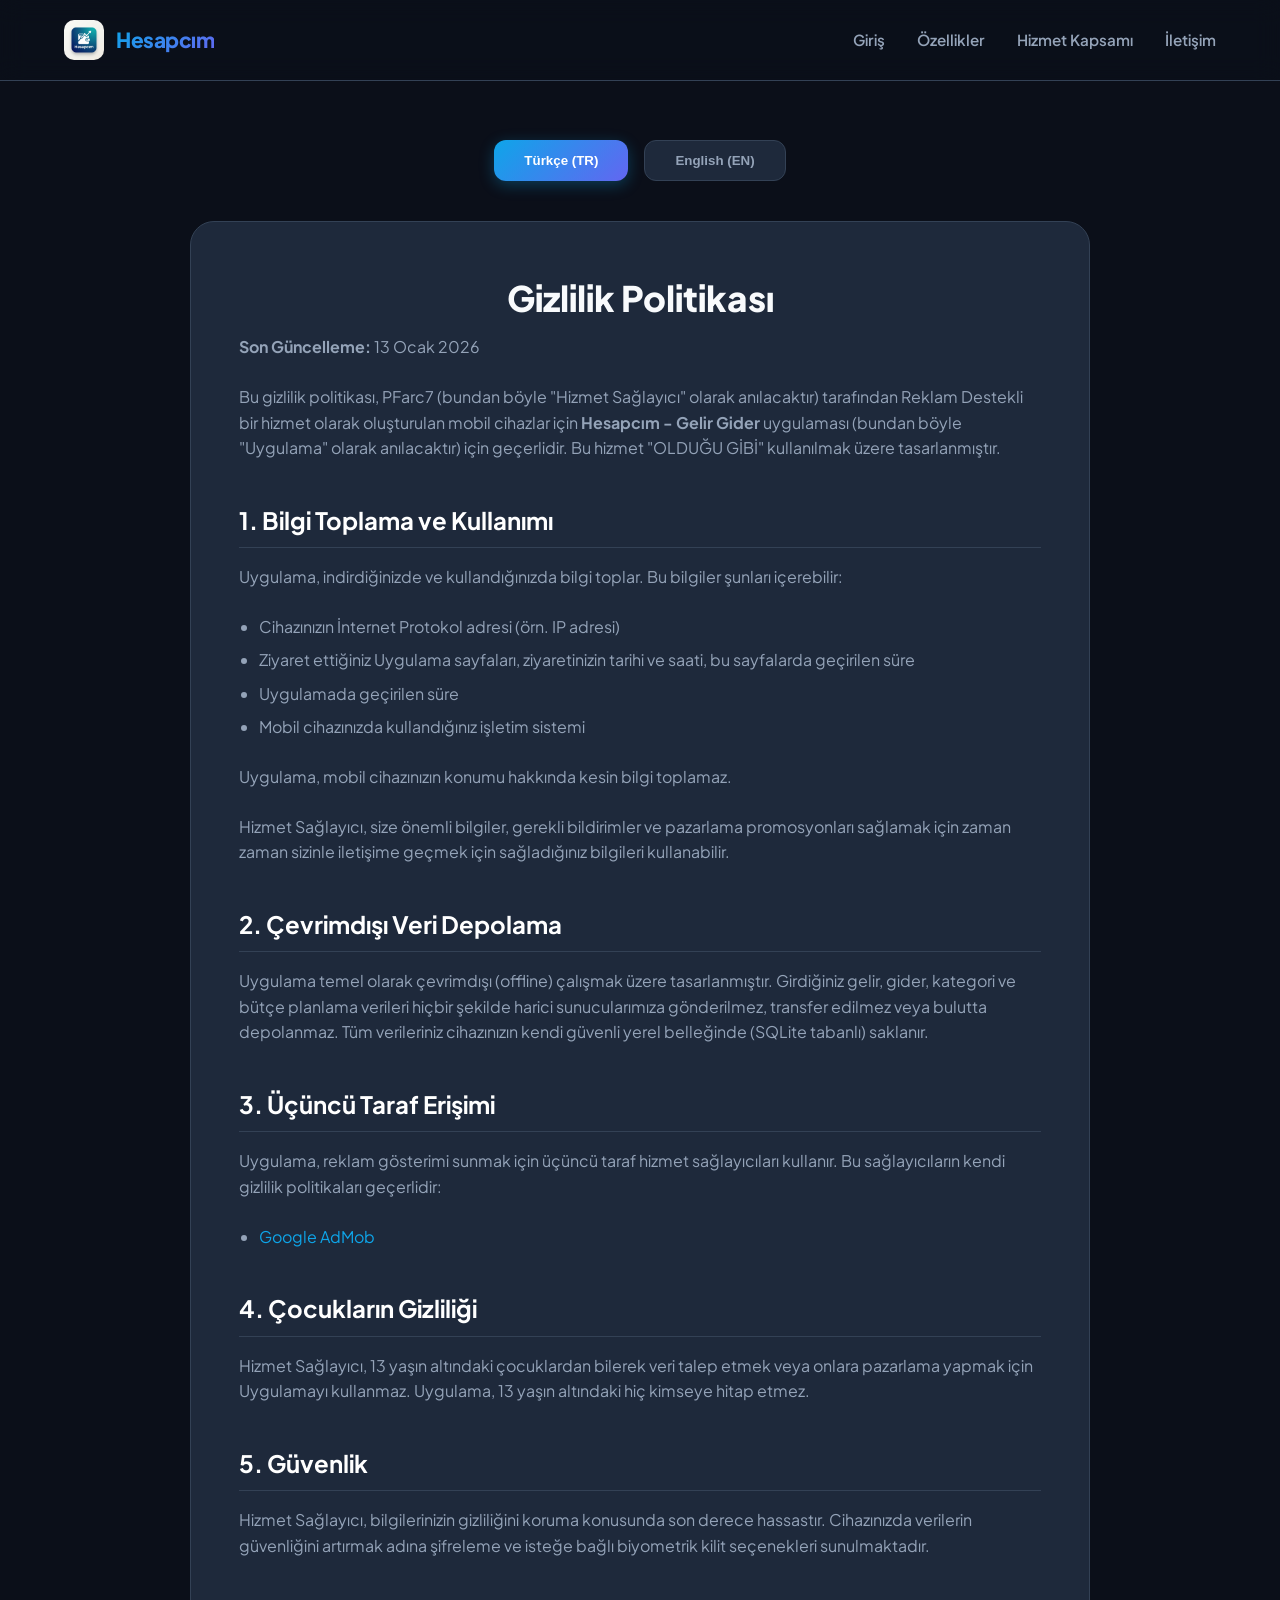
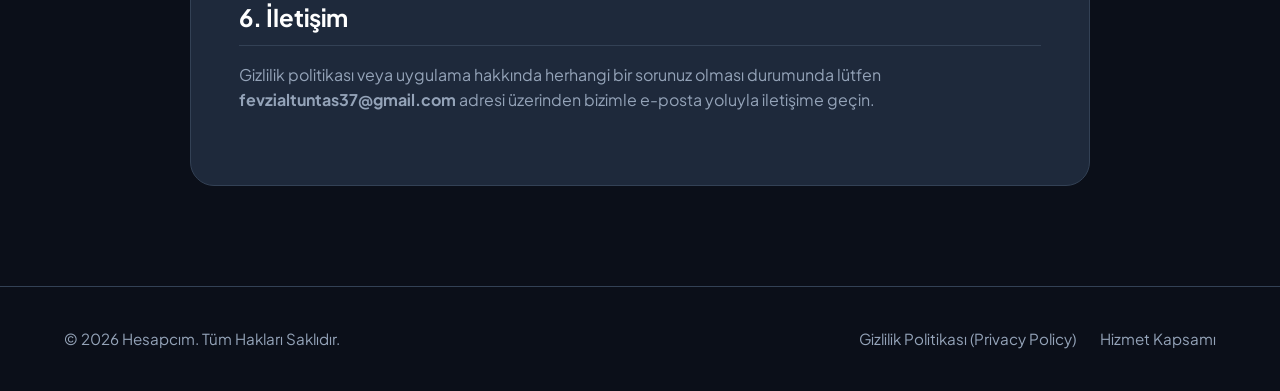
==== privacy.html @ daa2c1d1 "Add files via upload" ====
<!DOCTYPE html>
<html lang="tr">
<head>
    <meta charset="UTF-8">
    <meta name="viewport" content="width=device-width, initial-scale=1.0">
    <title>Gizlilik Politikası (Privacy Policy) - Hesapcım</title>
    <link rel="stylesheet" href="style.css">
    <link rel="preconnect" href="https://fonts.googleapis.com">
    <link rel="preconnect" href="https://fonts.gstatic.com" crossorigin>
    <link href="https://fonts.googleapis.com/css2?family=Plus+Jakarta+Sans:wght@400;500;600;700;800&display=swap" rel="stylesheet">
</head>
<body>
    <header class="header">
        <div class="container nav-container">
            <div class="logo">
                <img src="logo.png" alt="Hesapcım Logo" class="logo-img">
                <span class="logo-text">Hesapcım</span>
            </div>
            <nav class="nav">
                <a href="index.html">Giriş</a>
                <a href="index.html#features">Özellikler</a>
                <a href="index.html#about-disclosure">Hizmet Kapsamı</a>
                <a href="index.html#contact">İletişim</a>
            </nav>
        </div>
    </header>

    <main class="privacy-main">
        <div class="container">
            <div class="tabs-container">
                <button class="tab-btn active" onclick="switchTab('tr')">Türkçe (TR)</button>
                <button class="tab-btn" onclick="switchTab('en')">English (EN)</button>
            </div>

            <!-- Turkish Privacy Policy -->
            <article id="policy-tr" class="policy-content active">
                <h1>Gizlilik Politikası</h1>
                <p><strong>Son Güncelleme:</strong> 13 Ocak 2026</p>
                <p>Bu gizlilik politikası, PFarc7 (bundan böyle "Hizmet Sağlayıcı" olarak anılacaktır) tarafından Reklam Destekli bir hizmet olarak oluşturulan mobil cihazlar için <strong>Hesapcım - Gelir Gider</strong> uygulaması (bundan böyle "Uygulama" olarak anılacaktır) için geçerlidir. Bu hizmet "OLDUĞU GİBİ" kullanılmak üzere tasarlanmıştır.</p>

                <h2>1. Bilgi Toplama ve Kullanımı</h2>
                <p>Uygulama, indirdiğinizde ve kullandığınızda bilgi toplar. Bu bilgiler şunları içerebilir:</p>
                <ul>
                    <li>Cihazınızın İnternet Protokol adresi (örn. IP adresi)</li>
                    <li>Ziyaret ettiğiniz Uygulama sayfaları, ziyaretinizin tarihi ve saati, bu sayfalarda geçirilen süre</li>
                    <li>Uygulamada geçirilen süre</li>
                    <li>Mobil cihazınızda kullandığınız işletim sistemi</li>
                </ul>
                <p>Uygulama, mobil cihazınızın konumu hakkında kesin bilgi toplamaz.</p>
                <p>Hizmet Sağlayıcı, size önemli bilgiler, gerekli bildirimler ve pazarlama promosyonları sağlamak için zaman zaman sizinle iletişime geçmek için sağladığınız bilgileri kullanabilir.</p>

                <h2>2. Çevrimdışı Veri Depolama</h2>
                <p>Uygulama temel olarak çevrimdışı (offline) çalışmak üzere tasarlanmıştır. Girdiğiniz gelir, gider, kategori ve bütçe planlama verileri hiçbir şekilde harici sunucularımıza gönderilmez, transfer edilmez veya bulutta depolanmaz. Tüm verileriniz cihazınızın kendi güvenli yerel belleğinde (SQLite tabanlı) saklanır.</p>

                <h2>3. Üçüncü Taraf Erişimi</h2>
                <p>Uygulama, reklam gösterimi sunmak için üçüncü taraf hizmet sağlayıcıları kullanır. Bu sağlayıcıların kendi gizlilik politikaları geçerlidir:</p>
                <ul>
                    <li><a href="https://support.google.com/admob/answer/6128543" target="_blank" rel="noopener">Google AdMob</a></li>
                </ul>

                <h2>4. Çocukların Gizliliği</h2>
                <p>Hizmet Sağlayıcı, 13 yaşın altındaki çocuklardan bilerek veri talep etmek veya onlara pazarlama yapmak için Uygulamayı kullanmaz. Uygulama, 13 yaşın altındaki hiç kimseye hitap etmez.</p>

                <h2>5. Güvenlik</h2>
                <p>Hizmet Sağlayıcı, bilgilerinizin gizliliğini koruma konusunda son derece hassastır. Cihazınızda verilerin güvenliğini artırmak adına şifreleme ve isteğe bağlı biyometrik kilit seçenekleri sunulmaktadır.</p>

                <h2>6. İletişim</h2>
                <p>Gizlilik politikası veya uygulama hakkında herhangi bir sorunuz olması durumunda lütfen <strong>fevzialtuntas37@gmail.com</strong> adresi üzerinden bizimle e-posta yoluyla iletişime geçin.</p>
            </article>

            <!-- English Privacy Policy -->
            <article id="policy-en" class="policy-content">
                <h1>Privacy Policy</h1>
                <p><strong>Last Updated:</strong> January 13, 2026</p>
                <p>This privacy policy applies to the <strong>Hesapcım - Income & Expense Tracker</strong> app (hereafter referred to as "Application") for mobile devices, created by PFarc7 (hereafter referred to as "Service Provider") as an Ad-Supported service. This service is provided "AS IS" for use.</p>

                <h2>1. Data Collection and Usage</h2>
                <p>The Application collects minimal technical information when downloaded and used, which may include:</p>
                <ul>
                    <li>Your device's Internet Protocol address (IP address)</li>
                    <li>The pages of the Application you visit, time and date of your visit, and time spent on those pages</li>
                    <li>The operating system of your mobile device</li>
                </ul>
                <p>The Application does not collect precise real-time location information of your mobile device.</p>

                <h2>2. Local & Offline Storage</h2>
                <p>The Application works completely offline. All your financial data (transactions, budget plans, income, expenses) is stored <strong>only on your local device</strong>. Your data is never sent to any server, nor is it accessible by the Service Provider or any other unauthorized third parties.</p>

                <h2>3. Third-Party Services</h2>
                <p>The Application uses third-party services that may collect information used to identify you (specifically for serving advertisements):</p>
                <ul>
                    <li><a href="https://support.google.com/admob/answer/6128543" target="_blank" rel="noopener">Google AdMob</a></li>
                </ul>

                <h2>4. Children's Privacy</h2>
                <p>The Application is intended for users aged 13 and older. We do not knowingly collect personal data from children under 13.</p>

                <h2>5. Data Security</h2>
                <p>We care about securing your data. Since all information is saved locally on your device, you can utilize the app's internal PIN protection and biometric authentication features to safeguard your details.</p>

                <h2>6. Contact Us</h2>
                <p>If you have any questions regarding privacy while using the Application, please contact the Service Provider via email at <strong>fevzialtuntas37@gmail.com</strong>.</p>
            </article>
        </div>
    </main>

    <footer class="footer">
        <div class="container footer-content">
            <p>&copy; 2026 Hesapcım. Tüm Hakları Saklıdır.</p>
            <div class="footer-links">
                <a href="privacy.html">Gizlilik Politikası (Privacy Policy)</a>
                <a href="index.html#about-disclosure">Hizmet Kapsamı</a>
            </div>
        </div>
    </footer>

    <script>
        function switchTab(lang) {
            document.querySelectorAll('.tab-btn').forEach(btn => btn.classList.remove('active'));
            document.querySelectorAll('.policy-content').forEach(content => content.classList.remove('active'));
            
            if (lang === 'tr') {
                document.querySelector('.tab-btn:nth-child(1)').classList.add('active');
                document.getElementById('policy-tr').classList.add('active');
            } else {
                document.querySelector('.tab-btn:nth-child(2)').classList.add('active');
                document.getElementById('policy-en').classList.add('active');
            }
        }
    </script>
</body>
</html>
---- style.css ----
/* CSS Reset and Variables */
:root {
    --primary: #0ea5e9;
    --primary-hover: #0284c7;
    --secondary: #6366f1;
    --dark-bg: #0b0f19;
    --card-bg: #1e293b;
    --text-main: #f8fafc;
    --text-muted: #94a3b8;
    --accent: #f43f5e;
    --success: #10b981;
    --border-color: #334155;
    --font-family: 'Plus Jakarta Sans', sans-serif;
}

* {
    margin: 0;
    padding: 0;
    box-sizing: border-box;
}

html {
    scroll-behavior: smooth;
    font-size: 16px;
}

body {
    background-color: var(--dark-bg);
    color: var(--text-main);
    font-family: var(--font-family);
    line-height: 1.6;
    overflow-x: hidden;
}

/* Common Layout Components */
.container {
    width: 100%;
    max-width: 1200px;
    margin: 0 auto;
    padding: 0 24px;
}

/* Header & Nav */
.header {
    background: rgba(11, 15, 25, 0.8);
    backdrop-filter: blur(12px);
    -webkit-backdrop-filter: blur(12px);
    border-bottom: 1px solid var(--border-color);
    position: fixed;
    top: 0;
    left: 0;
    right: 0;
    z-index: 100;
}

.nav-container {
    display: flex;
    justify-content: space-between;
    align-items: center;
    height: 80px;
}

.logo {
    display: flex;
    align-items: center;
    gap: 12px;
}

.logo-img {
    width: 40px;
    height: 40px;
    border-radius: 10px;
    object-fit: cover;
}

.logo-text {
    font-size: 1.3rem;
    font-weight: 800;
    letter-spacing: -0.5px;
    background: linear-gradient(135deg, var(--primary), var(--secondary));
    -webkit-background-clip: text;
    -webkit-text-fill-color: transparent;
}

.nav {
    display: flex;
    gap: 32px;
}

.nav a {
    color: var(--text-muted);
    text-decoration: none;
    font-weight: 600;
    font-size: 0.95rem;
    transition: color 0.3s ease;
}

.nav a:hover {
    color: var(--primary);
}

/* Buttons */
.btn {
    display: inline-flex;
    align-items: center;
    justify-content: center;
    padding: 12px 28px;
    border-radius: 12px;
    font-weight: 600;
    text-decoration: none;
    transition: all 0.3s ease;
    cursor: pointer;
}

.btn-primary {
    background: linear-gradient(135deg, var(--primary), var(--secondary));
    color: #fff;
    box-shadow: 0 4px 20px rgba(14, 165, 233, 0.3);
}

.btn-primary:hover {
    transform: translateY(-2px);
    box-shadow: 0 6px 24px rgba(14, 165, 233, 0.4);
}

.btn-secondary {
    background: var(--card-bg);
    color: var(--text-main);
    border: 1px solid var(--border-color);
}

.btn-secondary:hover {
    background: #273549;
    transform: translateY(-2px);
}

/* Hero Section */
.hero {
    padding-top: 160px;
    padding-bottom: 100px;
    position: relative;
    background: radial-gradient(circle at 80% 20%, rgba(99, 102, 241, 0.15), transparent 50%),
                radial-gradient(circle at 20% 80%, rgba(14, 165, 233, 0.1), transparent 50%);
}

.hero-container {
    display: grid;
    grid-template-columns: 1.2fr 0.8fr;
    gap: 60px;
    align-items: center;
}

.hero-content {
    display: flex;
    flex-direction: column;
    align-items: flex-start;
}

.badge {
    background: rgba(14, 165, 233, 0.1);
    color: var(--primary);
    padding: 6px 16px;
    border-radius: 100px;
    font-size: 0.85rem;
    font-weight: 700;
    margin-bottom: 24px;
    border: 1px solid rgba(14, 165, 233, 0.2);
}

.hero-content h1 {
    font-size: 3rem;
    line-height: 1.2;
    font-weight: 800;
    letter-spacing: -1px;
    margin-bottom: 20px;
    background: linear-gradient(to right, #fff, #cbd5e1);
    -webkit-background-clip: text;
    -webkit-text-fill-color: transparent;
}

.hero-subtitle {
    font-size: 1.15rem;
    color: var(--text-muted);
    margin-bottom: 36px;
}

.hero-cta {
    display: flex;
    gap: 16px;
}

.hero-image-wrapper {
    display: flex;
    justify-content: center;
    position: relative;
}

.hero-img {
    width: 100%;
    max-width: 320px;
    border-radius: 36px;
    box-shadow: 0 20px 50px rgba(0, 0, 0, 0.5);
    border: 8px solid var(--card-bg);
}

/* Features Section */
.features {
    padding: 100px 0;
    background: #0f172a;
}

.section-title {
    text-align: center;
    max-width: 600px;
    margin: 0 auto 60px;
}

.section-title h2 {
    font-size: 2.2rem;
    font-weight: 800;
    margin-bottom: 16px;
}

.section-title p {
    color: var(--text-muted);
    font-size: 1.1rem;
}

.features-grid {
    display: grid;
    grid-template-columns: repeat(auto-fit, minmax(250px, 1fr));
    gap: 32px;
}

.feature-card {
    background-color: var(--card-bg);
    border: 1px solid var(--border-color);
    padding: 40px 32px;
    border-radius: 20px;
    transition: all 0.3s ease;
}

.feature-card:hover {
    transform: translateY(-5px);
    border-color: var(--primary);
    box-shadow: 0 10px 30px rgba(14, 165, 233, 0.1);
}

.feature-icon {
    font-size: 2.5rem;
    margin-bottom: 24px;
}

.feature-card h3 {
    font-size: 1.3rem;
    font-weight: 700;
    margin-bottom: 16px;
}

.feature-card p {
    color: var(--text-muted);
    font-size: 0.95rem;
}

/* Disclosure Section (G2RS Requirements) */
.disclosure-section {
    padding: 100px 0;
    background: var(--dark-bg);
}

.disclosure-card {
    background: linear-gradient(135deg, rgba(30, 41, 59, 0.7), rgba(15, 23, 42, 0.7));
    border: 1px solid rgba(244, 63, 94, 0.2);
    border-radius: 24px;
    padding: 48px;
    box-shadow: 0 20px 40px rgba(0, 0, 0, 0.3);
}

.disclosure-header {
    display: flex;
    align-items: center;
    gap: 16px;
    margin-bottom: 32px;
    border-bottom: 1px solid rgba(255, 255, 255, 0.08);
    padding-bottom: 20px;
}

.warning-icon {
    font-size: 2.2rem;
}

.disclosure-header h2 {
    font-size: 1.8rem;
    font-weight: 800;
    color: #fff;
}

.disclosure-content-grid {
    display: grid;
    grid-template-columns: 1fr 1fr;
    gap: 40px;
}

.disclosure-lang h3 {
    font-size: 1.25rem;
    margin-bottom: 16px;
    color: var(--primary);
}

.disclosure-lang.en h3 {
    color: var(--secondary);
}

.disclosure-lang p {
    margin-bottom: 20px;
    font-size: 1rem;
    color: var(--text-main);
}

.disclosure-lang ul {
    list-style: none;
}

.disclosure-lang ul li {
    position: relative;
    padding-left: 24px;
    margin-bottom: 12px;
    font-size: 0.95rem;
    color: var(--text-muted);
}

.disclosure-lang ul li::before {
    content: "✕";
    position: absolute;
    left: 0;
    color: var(--accent);
    font-weight: bold;
}

/* Contact Section */
.contact {
    padding: 100px 0;
    background: #0f172a;
}

.contact-card {
    background-color: var(--card-bg);
    border: 1px solid var(--border-color);
    border-radius: 24px;
    padding: 48px;
    text-align: center;
    max-width: 800px;
    margin: 0 auto;
}

.contact-card h2 {
    font-size: 2rem;
    font-weight: 800;
    margin-bottom: 16px;
}

.contact-card p {
    color: var(--text-muted);
    margin-bottom: 40px;
    font-size: 1.1rem;
}

.contact-info {
    display: flex;
    justify-content: center;
    gap: 60px;
    flex-wrap: wrap;
}

.contact-item {
    display: flex;
    align-items: center;
    gap: 16px;
    text-align: left;
}

.contact-icon {
    font-size: 2rem;
    background: rgba(99, 102, 241, 0.1);
    padding: 12px;
    border-radius: 12px;
}

.contact-item h4 {
    font-size: 0.9rem;
    color: var(--text-muted);
    text-transform: uppercase;
    letter-spacing: 0.5px;
}

.contact-item p {
    margin-bottom: 0;
    font-size: 1.1rem;
    font-weight: 600;
}

.contact-item a {
    color: var(--primary);
    text-decoration: none;
}

.contact-item a:hover {
    text-decoration: underline;
}

/* Privacy Page specific */
.privacy-main {
    padding-top: 140px;
    padding-bottom: 100px;
}

.tabs-container {
    display: flex;
    justify-content: center;
    gap: 16px;
    margin-bottom: 40px;
}

.tab-btn {
    background-color: var(--card-bg);
    color: var(--text-muted);
    border: 1px solid var(--border-color);
    padding: 12px 30px;
    border-radius: 12px;
    font-weight: 600;
    cursor: pointer;
    transition: all 0.3s ease;
}

.tab-btn:hover {
    color: var(--text-main);
    border-color: var(--text-muted);
}

.tab-btn.active {
    background: linear-gradient(135deg, var(--primary), var(--secondary));
    color: #fff;
    border: none;
    box-shadow: 0 4px 15px rgba(14, 165, 233, 0.3);
}

.policy-content {
    display: none;
    background-color: var(--card-bg);
    border: 1px solid var(--border-color);
    border-radius: 24px;
    padding: 48px;
    max-width: 900px;
    margin: 0 auto;
}

.policy-content.active {
    display: block;
    animation: fadeIn 0.4s ease;
}

.policy-content h1 {
    font-size: 2.2rem;
    font-weight: 800;
    margin-bottom: 8px;
    text-align: center;
}

.policy-content p {
    color: var(--text-muted);
    margin-bottom: 24px;
}

.policy-content h2 {
    font-size: 1.5rem;
    font-weight: 700;
    margin-top: 40px;
    margin-bottom: 16px;
    color: #fff;
    border-bottom: 1px solid var(--border-color);
    padding-bottom: 8px;
}

.policy-content ul {
    margin-bottom: 24px;
    padding-left: 20px;
}

.policy-content ul li {
    color: var(--text-muted);
    margin-bottom: 8px;
}

.policy-content a {
    color: var(--primary);
    text-decoration: none;
}

.policy-content a:hover {
    text-decoration: underline;
}

/* Footer */
.footer {
    background-color: var(--dark-bg);
    border-top: 1px solid var(--border-color);
    padding: 40px 0;
}

.footer-content {
    display: flex;
    justify-content: space-between;
    align-items: center;
    flex-wrap: wrap;
    gap: 20px;
}

.footer p {
    color: var(--text-muted);
    font-size: 0.95rem;
}

.footer-links {
    display: flex;
    gap: 24px;
}

.footer-links a {
    color: var(--text-muted);
    text-decoration: none;
    font-size: 0.95rem;
    transition: color 0.3s ease;
}

.footer-links a:hover {
    color: var(--primary);
}

/* Animations */
@keyframes fadeIn {
    from { opacity: 0; transform: translateY(10px); }
    to { opacity: 1; transform: translateY(0); }
}

/* Responsive Design */
@media (max-width: 992px) {
    .hero-container {
        grid-template-columns: 1fr;
        text-align: center;
        gap: 40px;
    }
    
    .hero-content {
        align-items: center;
    }
    
    .disclosure-content-grid {
        grid-template-columns: 1fr;
        gap: 30px;
    }
}

@media (max-width: 768px) {
    .nav {
        display: none; /* simple burger menus can be added, but simple link wraps for standard small screens work best or stack */
    }
    
    .nav-container {
        justify-content: center;
    }
    
    .hero-content h1 {
        font-size: 2.2rem;
    }
    
    .policy-content {
        padding: 24px;
    }
    
    .disclosure-card {
        padding: 24px;
    }
    
    .contact-card {
        padding: 32px 20px;
    }
}
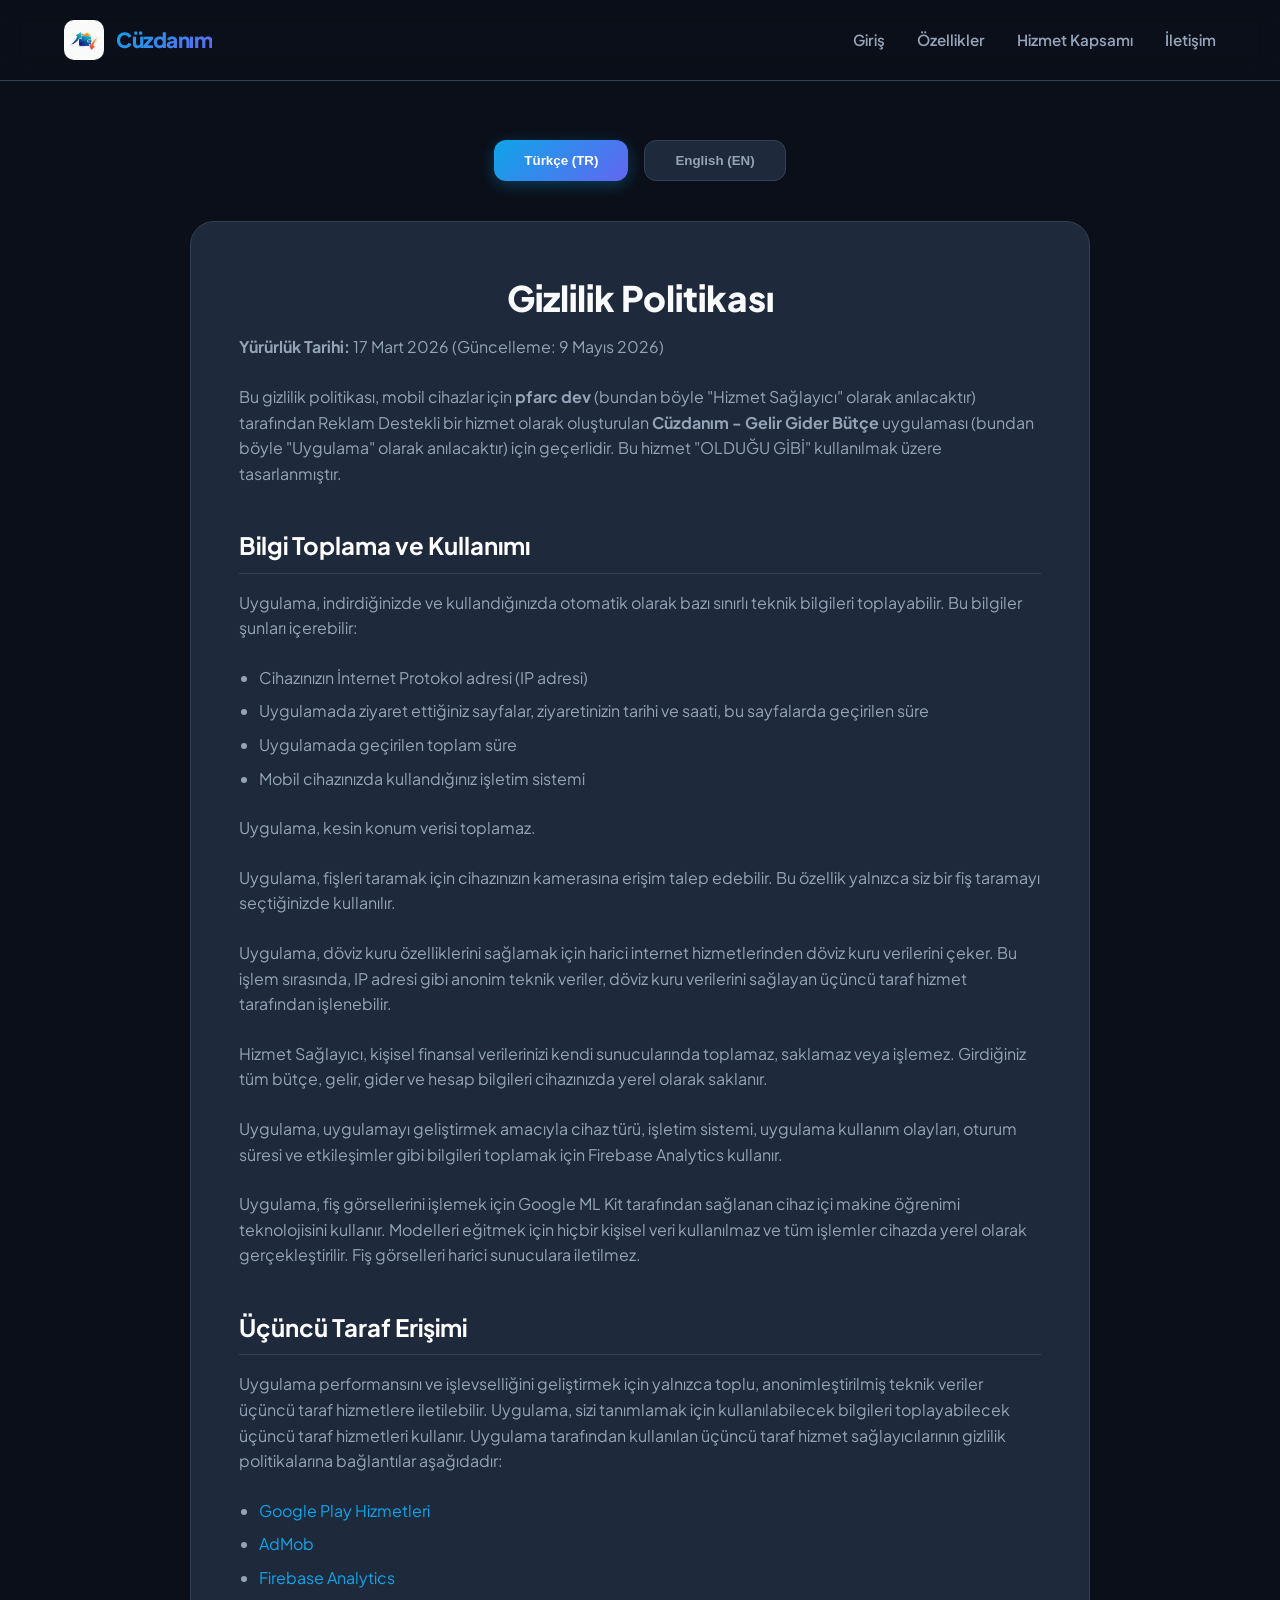
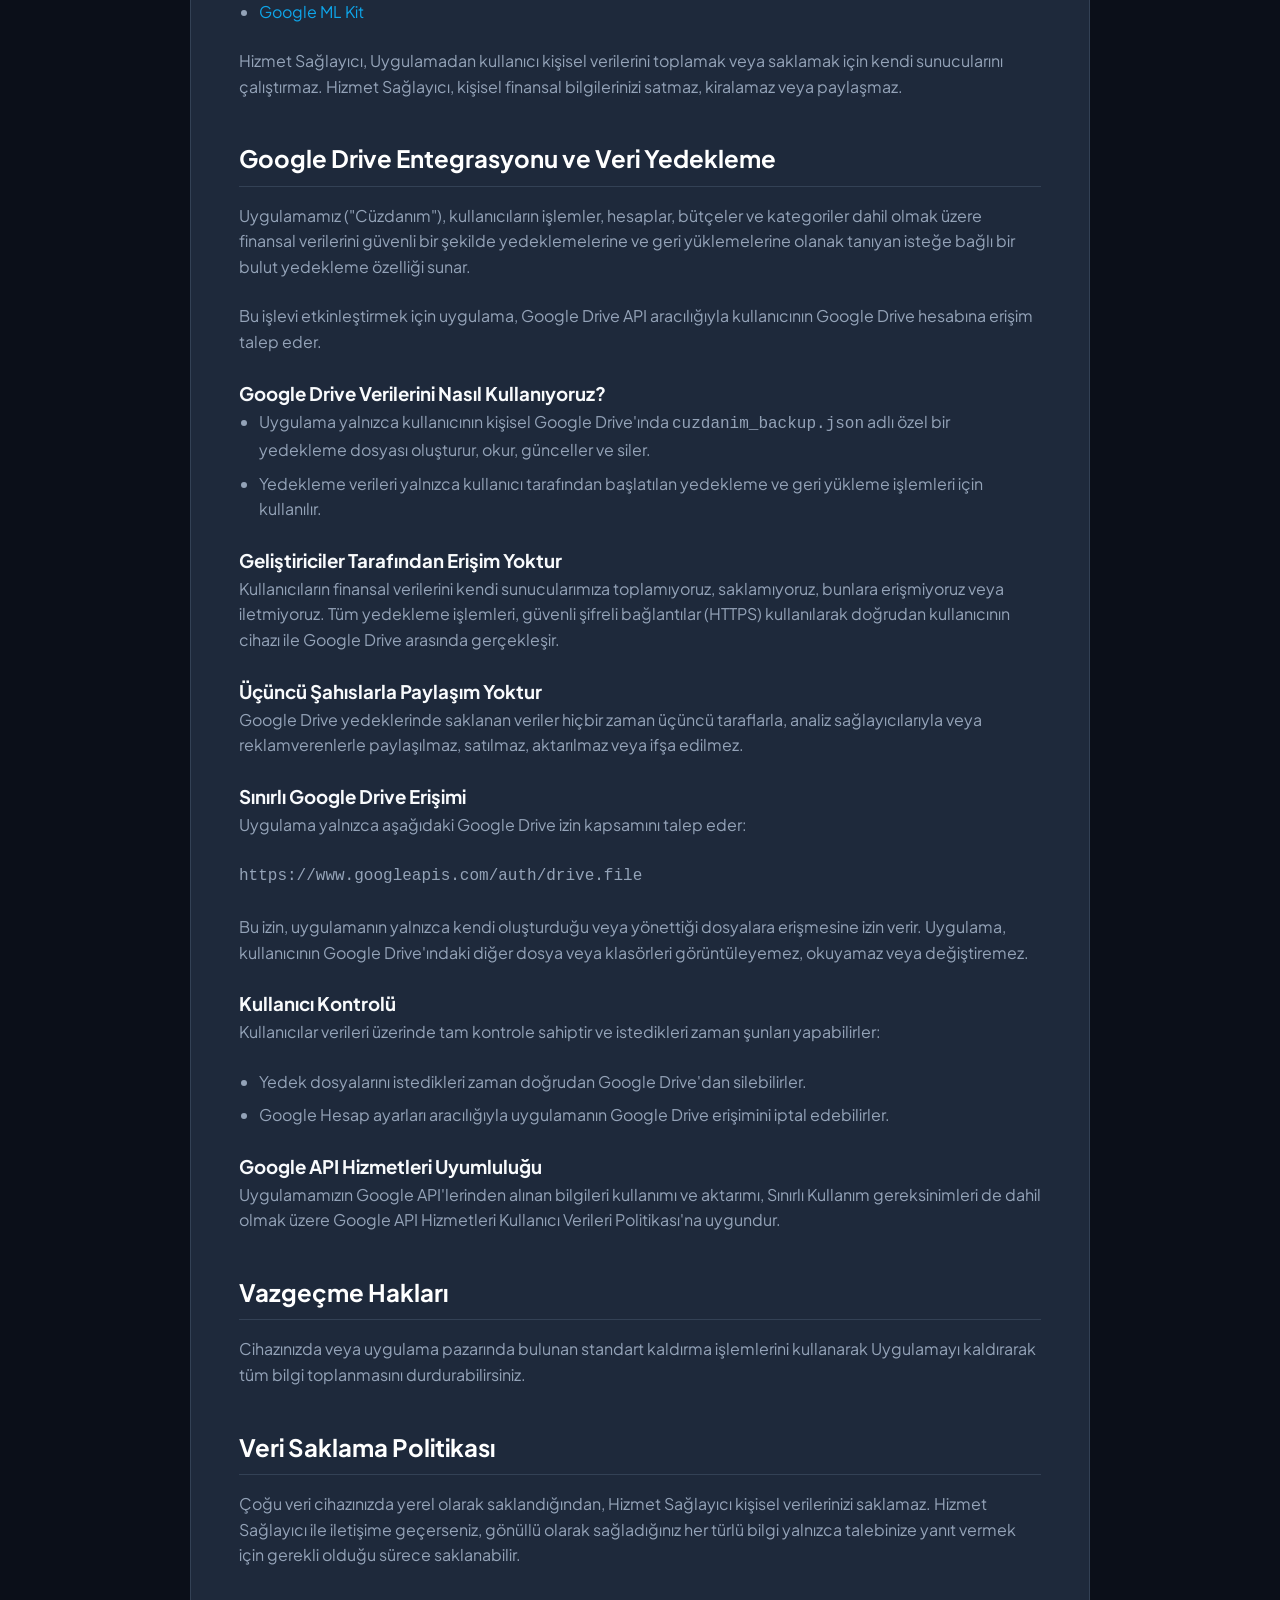
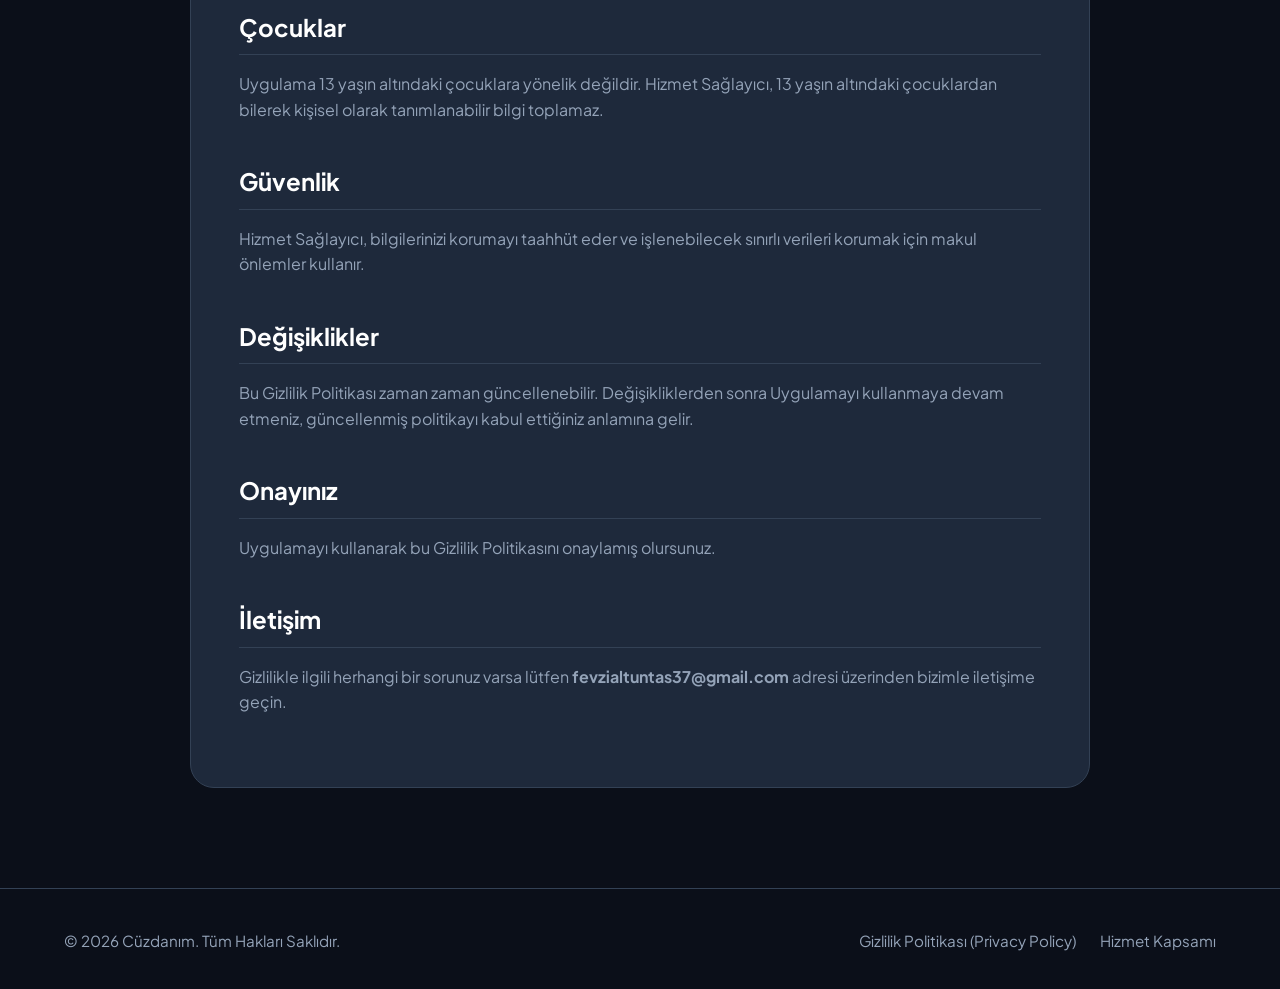
==== commit 0f47ee06: "Add files via upload" ====
--- a/privacy.html
+++ b/privacy.html
@@ -3,7 +3,7 @@
 <head>
     <meta charset="UTF-8">
     <meta name="viewport" content="width=device-width, initial-scale=1.0">
-    <title>Gizlilik Politikası (Privacy Policy) - Hesapcım</title>
+    <title>Gizlilik Politikası (Privacy Policy) - Cüzdanım</title>
     <link rel="stylesheet" href="style.css">
     <link rel="preconnect" href="https://fonts.googleapis.com">
     <link rel="preconnect" href="https://fonts.gstatic.com" crossorigin>
@@ -13,8 +13,8 @@
     <header class="header">
         <div class="container nav-container">
             <div class="logo">
-                <img src="logo.png" alt="Hesapcım Logo" class="logo-img">
-                <span class="logo-text">Hesapcım</span>
+                <img src="logo.png" alt="Cüzdanım Logo" class="logo-img">
+                <span class="logo-text">Cüzdanım</span>
             </div>
             <nav class="nav">
                 <a href="index.html">Giriş</a>
@@ -35,78 +35,176 @@
             <!-- Turkish Privacy Policy -->
             <article id="policy-tr" class="policy-content active">
                 <h1>Gizlilik Politikası</h1>
-                <p><strong>Son Güncelleme:</strong> 13 Ocak 2026</p>
-                <p>Bu gizlilik politikası, PFarc7 (bundan böyle "Hizmet Sağlayıcı" olarak anılacaktır) tarafından Reklam Destekli bir hizmet olarak oluşturulan mobil cihazlar için <strong>Hesapcım - Gelir Gider</strong> uygulaması (bundan böyle "Uygulama" olarak anılacaktır) için geçerlidir. Bu hizmet "OLDUĞU GİBİ" kullanılmak üzere tasarlanmıştır.</p>
-
-                <h2>1. Bilgi Toplama ve Kullanımı</h2>
-                <p>Uygulama, indirdiğinizde ve kullandığınızda bilgi toplar. Bu bilgiler şunları içerebilir:</p>
-                <ul>
-                    <li>Cihazınızın İnternet Protokol adresi (örn. IP adresi)</li>
-                    <li>Ziyaret ettiğiniz Uygulama sayfaları, ziyaretinizin tarihi ve saati, bu sayfalarda geçirilen süre</li>
-                    <li>Uygulamada geçirilen süre</li>
+                <p><strong>Yürürlük Tarihi:</strong> 17 Mart 2026 (Güncelleme: 9 Mayıs 2026)</p>
+                <p>Bu gizlilik politikası, mobil cihazlar için <strong>pfarc dev</strong> (bundan böyle "Hizmet Sağlayıcı" olarak anılacaktır) tarafından Reklam Destekli bir hizmet olarak oluşturulan <strong>Cüzdanım - Gelir Gider Bütçe</strong> uygulaması (bundan böyle "Uygulama" olarak anılacaktır) için geçerlidir. Bu hizmet "OLDUĞU GİBİ" kullanılmak üzere tasarlanmıştır.</p>
+
+                <h2>Bilgi Toplama ve Kullanımı</h2>
+                <p>Uygulama, indirdiğinizde ve kullandığınızda otomatik olarak bazı sınırlı teknik bilgileri toplayabilir. Bu bilgiler şunları içerebilir:</p>
+                <ul>
+                    <li>Cihazınızın İnternet Protokol adresi (IP adresi)</li>
+                    <li>Uygulamada ziyaret ettiğiniz sayfalar, ziyaretinizin tarihi ve saati, bu sayfalarda geçirilen süre</li>
+                    <li>Uygulamada geçirilen toplam süre</li>
                     <li>Mobil cihazınızda kullandığınız işletim sistemi</li>
                 </ul>
-                <p>Uygulama, mobil cihazınızın konumu hakkında kesin bilgi toplamaz.</p>
-                <p>Hizmet Sağlayıcı, size önemli bilgiler, gerekli bildirimler ve pazarlama promosyonları sağlamak için zaman zaman sizinle iletişime geçmek için sağladığınız bilgileri kullanabilir.</p>
-
-                <h2>2. Çevrimdışı Veri Depolama</h2>
-                <p>Uygulama temel olarak çevrimdışı (offline) çalışmak üzere tasarlanmıştır. Girdiğiniz gelir, gider, kategori ve bütçe planlama verileri hiçbir şekilde harici sunucularımıza gönderilmez, transfer edilmez veya bulutta depolanmaz. Tüm verileriniz cihazınızın kendi güvenli yerel belleğinde (SQLite tabanlı) saklanır.</p>
-
-                <h2>3. Üçüncü Taraf Erişimi</h2>
-                <p>Uygulama, reklam gösterimi sunmak için üçüncü taraf hizmet sağlayıcıları kullanır. Bu sağlayıcıların kendi gizlilik politikaları geçerlidir:</p>
-                <ul>
-                    <li><a href="https://support.google.com/admob/answer/6128543" target="_blank" rel="noopener">Google AdMob</a></li>
-                </ul>
-
-                <h2>4. Çocukların Gizliliği</h2>
-                <p>Hizmet Sağlayıcı, 13 yaşın altındaki çocuklardan bilerek veri talep etmek veya onlara pazarlama yapmak için Uygulamayı kullanmaz. Uygulama, 13 yaşın altındaki hiç kimseye hitap etmez.</p>
-
-                <h2>5. Güvenlik</h2>
-                <p>Hizmet Sağlayıcı, bilgilerinizin gizliliğini koruma konusunda son derece hassastır. Cihazınızda verilerin güvenliğini artırmak adına şifreleme ve isteğe bağlı biyometrik kilit seçenekleri sunulmaktadır.</p>
-
-                <h2>6. İletişim</h2>
-                <p>Gizlilik politikası veya uygulama hakkında herhangi bir sorunuz olması durumunda lütfen <strong>fevzialtuntas37@gmail.com</strong> adresi üzerinden bizimle e-posta yoluyla iletişime geçin.</p>
+                <p>Uygulama, kesin konum verisi toplamaz.</p>
+                <p>Uygulama, fişleri taramak için cihazınızın kamerasına erişim talep edebilir. Bu özellik yalnızca siz bir fiş taramayı seçtiğinizde kullanılır.</p>
+                <p>Uygulama, döviz kuru özelliklerini sağlamak için harici internet hizmetlerinden döviz kuru verilerini çeker. Bu işlem sırasında, IP adresi gibi anonim teknik veriler, döviz kuru verilerini sağlayan üçüncü taraf hizmet tarafından işlenebilir.</p>
+                <p>Hizmet Sağlayıcı, kişisel finansal verilerinizi kendi sunucularında toplamaz, saklamaz veya işlemez. Girdiğiniz tüm bütçe, gelir, gider ve hesap bilgileri cihazınızda yerel olarak saklanır.</p>
+                <p>Uygulama, uygulamayı geliştirmek amacıyla cihaz türü, işletim sistemi, uygulama kullanım olayları, oturum süresi ve etkileşimler gibi bilgileri toplamak için Firebase Analytics kullanır.</p>
+                <p>Uygulama, fiş görsellerini işlemek için Google ML Kit tarafından sağlanan cihaz içi makine öğrenimi teknolojisini kullanır. Modelleri eğitmek için hiçbir kişisel veri kullanılmaz ve tüm işlemler cihazda yerel olarak gerçekleştirilir. Fiş görselleri harici sunuculara iletilmez.</p>
+
+                <h2>Üçüncü Taraf Erişimi</h2>
+                <p>Uygulama performansını ve işlevselliğini geliştirmek için yalnızca toplu, anonimleştirilmiş teknik veriler üçüncü taraf hizmetlere iletilebilir. Uygulama, sizi tanımlamak için kullanılabilecek bilgileri toplayabilecek üçüncü taraf hizmetleri kullanır. Uygulama tarafından kullanılan üçüncü taraf hizmet sağlayıcılarının gizlilik politikalarına bağlantılar aşağıdadır:</p>
+                <ul>
+                    <li><a href="https://play.google.com/about/play-terms/" target="_blank" rel="noopener">Google Play Hizmetleri</a></li>
+                    <li><a href="https://support.google.com/admob/answer/6128543" target="_blank" rel="noopener">AdMob</a></li>
+                    <li><a href="https://firebase.google.com/support/privacy" target="_blank" rel="noopener">Firebase Analytics</a></li>
+                    <li><a href="https://developers.google.com/ml-kit/terms" target="_blank" rel="noopener">Google ML Kit</a></li>
+                </ul>
+                <p>Hizmet Sağlayıcı, Uygulamadan kullanıcı kişisel verilerini toplamak veya saklamak için kendi sunucularını çalıştırmaz. Hizmet Sağlayıcı, kişisel finansal bilgilerinizi satmaz, kiralamaz veya paylaşmaz.</p>
+
+                <h2>Google Drive Entegrasyonu ve Veri Yedekleme</h2>
+                <p>Uygulamamız ("Cüzdanım"), kullanıcıların işlemler, hesaplar, bütçeler ve kategoriler dahil olmak üzere finansal verilerini güvenli bir şekilde yedeklemelerine ve geri yüklemelerine olanak tanıyan isteğe bağlı bir bulut yedekleme özelliği sunar.</p>
+                <p>Bu işlevi etkinleştirmek için uygulama, Google Drive API aracılığıyla kullanıcının Google Drive hesabına erişim talep eder.</p>
+                
+                <h3>Google Drive Verilerini Nasıl Kullanıyoruz?</h3>
+                <ul>
+                    <li>Uygulama yalnızca kullanıcının kişisel Google Drive'ında <code>cuzdanim_backup.json</code> adlı özel bir yedekleme dosyası oluşturur, okur, günceller ve siler.</li>
+                    <li>Yedekleme verileri yalnızca kullanıcı tarafından başlatılan yedekleme ve geri yükleme işlemleri için kullanılır.</li>
+                </ul>
+
+                <h3>Geliştiriciler Tarafından Erişim Yoktur</h3>
+                <p>Kullanıcıların finansal verilerini kendi sunucularımıza toplamıyoruz, saklamıyoruz, bunlara erişmiyoruz veya iletmiyoruz. Tüm yedekleme işlemleri, güvenli şifreli bağlantılar (HTTPS) kullanılarak doğrudan kullanıcının cihazı ile Google Drive arasında gerçekleşir.</p>
+
+                <h3>Üçüncü Şahıslarla Paylaşım Yoktur</h3>
+                <p>Google Drive yedeklerinde saklanan veriler hiçbir zaman üçüncü taraflarla, analiz sağlayıcılarıyla veya reklamverenlerle paylaşılmaz, satılmaz, aktarılmaz veya ifşa edilmez.</p>
+
+                <h3>Sınırlı Google Drive Erişimi</h3>
+                <p>Uygulama yalnızca aşağıdaki Google Drive izin kapsamını talep eder:</p>
+                <p><code>https://www.googleapis.com/auth/drive.file</code></p>
+                <p>Bu izin, uygulamanın yalnızca kendi oluşturduğu veya yönettiği dosyalara erişmesine izin verir. Uygulama, kullanıcının Google Drive'ındaki diğer dosya veya klasörleri görüntüleyemez, okuyamaz veya değiştiremez.</p>
+
+                <h3>Kullanıcı Kontrolü</h3>
+                <p>Kullanıcılar verileri üzerinde tam kontrole sahiptir ve istedikleri zaman şunları yapabilirler:</p>
+                <ul>
+                    <li>Yedek dosyalarını istedikleri zaman doğrudan Google Drive'dan silebilirler.</li>
+                    <li>Google Hesap ayarları aracılığıyla uygulamanın Google Drive erişimini iptal edebilirler.</li>
+                </ul>
+
+                <h3>Google API Hizmetleri Uyumluluğu</h3>
+                <p>Uygulamamızın Google API'lerinden alınan bilgileri kullanımı ve aktarımı, Sınırlı Kullanım gereksinimleri de dahil olmak üzere Google API Hizmetleri Kullanıcı Verileri Politikası'na uygundur.</p>
+
+                <h2>Vazgeçme Hakları</h2>
+                <p>Cihazınızda veya uygulama pazarında bulunan standart kaldırma işlemlerini kullanarak Uygulamayı kaldırarak tüm bilgi toplanmasını durdurabilirsiniz.</p>
+
+                <h2>Veri Saklama Politikası</h2>
+                <p>Çoğu veri cihazınızda yerel olarak saklandığından, Hizmet Sağlayıcı kişisel verilerinizi saklamaz. Hizmet Sağlayıcı ile iletişime geçerseniz, gönüllü olarak sağladığınız her türlü bilgi yalnızca talebinize yanıt vermek için gerekli olduğu sürece saklanabilir.</p>
+
+                <h2>Çocuklar</h2>
+                <p>Uygulama 13 yaşın altındaki çocuklara yönelik değildir. Hizmet Sağlayıcı, 13 yaşın altındaki çocuklardan bilerek kişisel olarak tanımlanabilir bilgi toplamaz.</p>
+
+                <h2>Güvenlik</h2>
+                <p>Hizmet Sağlayıcı, bilgilerinizi korumayı taahhüt eder ve işlenebilecek sınırlı verileri korumak için makul önlemler kullanır.</p>
+
+                <h2>Değişiklikler</h2>
+                <p>Bu Gizlilik Politikası zaman zaman güncellenebilir. Değişikliklerden sonra Uygulamayı kullanmaya devam etmeniz, güncellenmiş politikayı kabul ettiğiniz anlamına gelir.</p>
+
+                <h2>Onayınız</h2>
+                <p>Uygulamayı kullanarak bu Gizlilik Politikasını onaylamış olursunuz.</p>
+
+                <h2>İletişim</h2>
+                <p>Gizlilikle ilgili herhangi bir sorunuz varsa lütfen <strong>fevzialtuntas37@gmail.com</strong> adresi üzerinden bizimle iletişime geçin.</p>
             </article>
 
             <!-- English Privacy Policy -->
             <article id="policy-en" class="policy-content">
                 <h1>Privacy Policy</h1>
-                <p><strong>Last Updated:</strong> January 13, 2026</p>
-                <p>This privacy policy applies to the <strong>Hesapcım - Income & Expense Tracker</strong> app (hereafter referred to as "Application") for mobile devices, created by PFarc7 (hereafter referred to as "Service Provider") as an Ad-Supported service. This service is provided "AS IS" for use.</p>
-
-                <h2>1. Data Collection and Usage</h2>
-                <p>The Application collects minimal technical information when downloaded and used, which may include:</p>
-                <ul>
-                    <li>Your device's Internet Protocol address (IP address)</li>
-                    <li>The pages of the Application you visit, time and date of your visit, and time spent on those pages</li>
-                    <li>The operating system of your mobile device</li>
-                </ul>
-                <p>The Application does not collect precise real-time location information of your mobile device.</p>
-
-                <h2>2. Local & Offline Storage</h2>
-                <p>The Application works completely offline. All your financial data (transactions, budget plans, income, expenses) is stored <strong>only on your local device</strong>. Your data is never sent to any server, nor is it accessible by the Service Provider or any other unauthorized third parties.</p>
-
-                <h2>3. Third-Party Services</h2>
-                <p>The Application uses third-party services that may collect information used to identify you (specifically for serving advertisements):</p>
-                <ul>
-                    <li><a href="https://support.google.com/admob/answer/6128543" target="_blank" rel="noopener">Google AdMob</a></li>
-                </ul>
-
-                <h2>4. Children's Privacy</h2>
-                <p>The Application is intended for users aged 13 and older. We do not knowingly collect personal data from children under 13.</p>
-
-                <h2>5. Data Security</h2>
-                <p>We care about securing your data. Since all information is saved locally on your device, you can utilize the app's internal PIN protection and biometric authentication features to safeguard your details.</p>
-
-                <h2>6. Contact Us</h2>
-                <p>If you have any questions regarding privacy while using the Application, please contact the Service Provider via email at <strong>fevzialtuntas37@gmail.com</strong>.</p>
+                <p><strong>Effective Date:</strong> March 17, 2026 (Updated: May 9, 2026)</p>
+                <p>This privacy policy applies to the <strong>Cüzdanım - Gelir Gider Bütçe</strong> app (hereby referred to as "Application") for mobile devices that was created by <strong>pfarc dev</strong> (hereby referred to as "Service Provider") as an Ad Supported service. This service is intended for use AS IS.</p>
+
+                <h2>Information Collection and Use</h2>
+                <p>The Application may collect limited technical information automatically when you download and use it. This information may include:</p>
+                <ul>
+                    <li>Your device Internet Protocol address (IP address)</li>
+                    <li>The pages of the Application that you visit, the time and date of your visit, and the time spent on those pages</li>
+                    <li>The time spent on the Application</li>
+                    <li>The operating system you use on your mobile device</li>
+                </ul>
+                <p>The Application does not collect precise location data.</p>
+                <p>The Application may request access to your device camera to scan receipts. This feature is only used when you choose to scan a receipt.</p>
+                <p>The Application retrieves exchange rate data from external internet services to provide currency features. During this process, anonymous technical data such as IP address may be processed by the third party service providing exchange rate data.</p>
+                <p>The Service Provider does not collect, store, or process your personal financial data on their own servers. All budget, income, expense, and account information you enter is stored locally on your device.</p>
+                <p>The Application uses Firebase Analytics to collect information such as device type, operating system, app usage events, session duration, and interactions to improve the Application.</p>
+                <p>The Application uses on-device machine learning technology provided by Google ML Kit to process receipt images. No personal data is used to train models, and all processing is performed locally on the device. Receipt images are not transmitted to external servers.</p>
+
+                <h2>Third Party Access</h2>
+                <p>Only aggregated anonymized technical data may be transmitted to third party services to improve Application performance and functionality. The Application uses third party services that may collect information used to identify you. Links to privacy policies of third party service providers used by the Application:</p>
+                <ul>
+                    <li><a href="https://play.google.com/about/play-terms/" target="_blank" rel="noopener">Google Play Services</a></li>
+                    <li><a href="https://support.google.com/admob/answer/6128543" target="_blank" rel="noopener">AdMob</a></li>
+                    <li><a href="https://firebase.google.com/support/privacy" target="_blank" rel="noopener">Firebase Analytics</a></li>
+                    <li><a href="https://developers.google.com/ml-kit/terms" target="_blank" rel="noopener">Google ML Kit</a></li>
+                </ul>
+                <p>The Service Provider does not operate their own servers for collecting or storing user personal data from the Application. The Service Provider does not sell, rent, or share your personal financial information.</p>
+
+                <h2>Google Drive Integration and Data Backup</h2>
+                <p>Our application (“Cüzdanım”) provides an optional cloud backup feature that allows users to securely back up and restore their financial data, including transactions, accounts, budgets, and categories.</p>
+                <p>To enable this functionality, the application requests access to the user’s Google Drive account through the Google Drive API.</p>
+
+                <h3>How We Use Google Drive Data</h3>
+                <ul>
+                    <li>The application only creates, reads, updates, and deletes a dedicated backup file named <code>cuzdanim_backup.json</code> within the user’s personal Google Drive.</li>
+                    <li>Backup data is used solely for backup and restore operations initiated by the user.</li>
+                </ul>
+
+                <h3>No Access by Developers</h3>
+                <p>We do not collect, store, access, or transmit users’ financial data to our own servers. All backup operations occur directly between the user’s device and Google Drive using secure encrypted connections (HTTPS).</p>
+
+                <h3>No Third-Party Sharing</h3>
+                <p>Data stored in Google Drive backups is never shared, sold, transferred, or disclosed to third parties, analytics providers, or advertisers.</p>
+
+                <h3>Limited Google Drive Access</h3>
+                <p>The application only requests the following Google Drive permission scope:</p>
+                <p><code>https://www.googleapis.com/auth/drive.file</code></p>
+                <p>This permission allows the app to access only the files it creates or manages. The application cannot view, read, or modify other files or folders in the user’s Google Drive.</p>
+
+                <h3>User Control</h3>
+                <p>Users maintain full control over their data and may:</p>
+                <ul>
+                    <li>Delete backup files directly from Google Drive at any time.</li>
+                    <li>Revoke the application’s Google Drive access through their Google Account settings.</li>
+                </ul>
+
+                <h3>Google API Services Compliance</h3>
+                <p>Our application’s use and transfer of information received from Google APIs complies with the Google API Services User Data Policy, including the Limited Use requirements.</p>
+
+                <h2>Opt Out Rights</h2>
+                <p>You can stop all collection of information by uninstalling the Application using standard uninstall processes available on your device or via the application marketplace.</p>
+
+                <h2>Data Retention Policy</h2>
+                <p>Since most data is stored locally on your device, the Service Provider does not retain your personal data. If you contact the Service Provider, any information you provide voluntarily may be retained only as long as necessary to respond to your request.</p>
+
+                <h2>Children</h2>
+                <p>The Application is not intended for children under the age of 13. The Service Provider does not knowingly collect personally identifiable information from children under 13.</p>
+
+                <h2>Security</h2>
+                <p>The Service Provider is committed to protecting your information and uses reasonable safeguards to protect any limited data that may be processed.</p>
+
+                <h2>Changes</h2>
+                <p>This Privacy Policy may be updated from time to time. Continued use of the Application after changes means you accept the updated policy.</p>
+
+                <h2>Your Consent</h2>
+                <p>By using the Application you consent to this Privacy Policy.</p>
+
+                <h2>Contact Us</h2>
+                <p>If you have any questions regarding privacy, please contact: <br><strong>fevzialtuntas37@gmail.com</strong></p>
             </article>
         </div>
     </main>
 
     <footer class="footer">
         <div class="container footer-content">
-            <p>&copy; 2026 Hesapcım. Tüm Hakları Saklıdır.</p>
+            <p>&copy; 2026 Cüzdanım. Tüm Hakları Saklıdır.</p>
             <div class="footer-links">
                 <a href="privacy.html">Gizlilik Politikası (Privacy Policy)</a>
                 <a href="index.html#about-disclosure">Hizmet Kapsamı</a>
